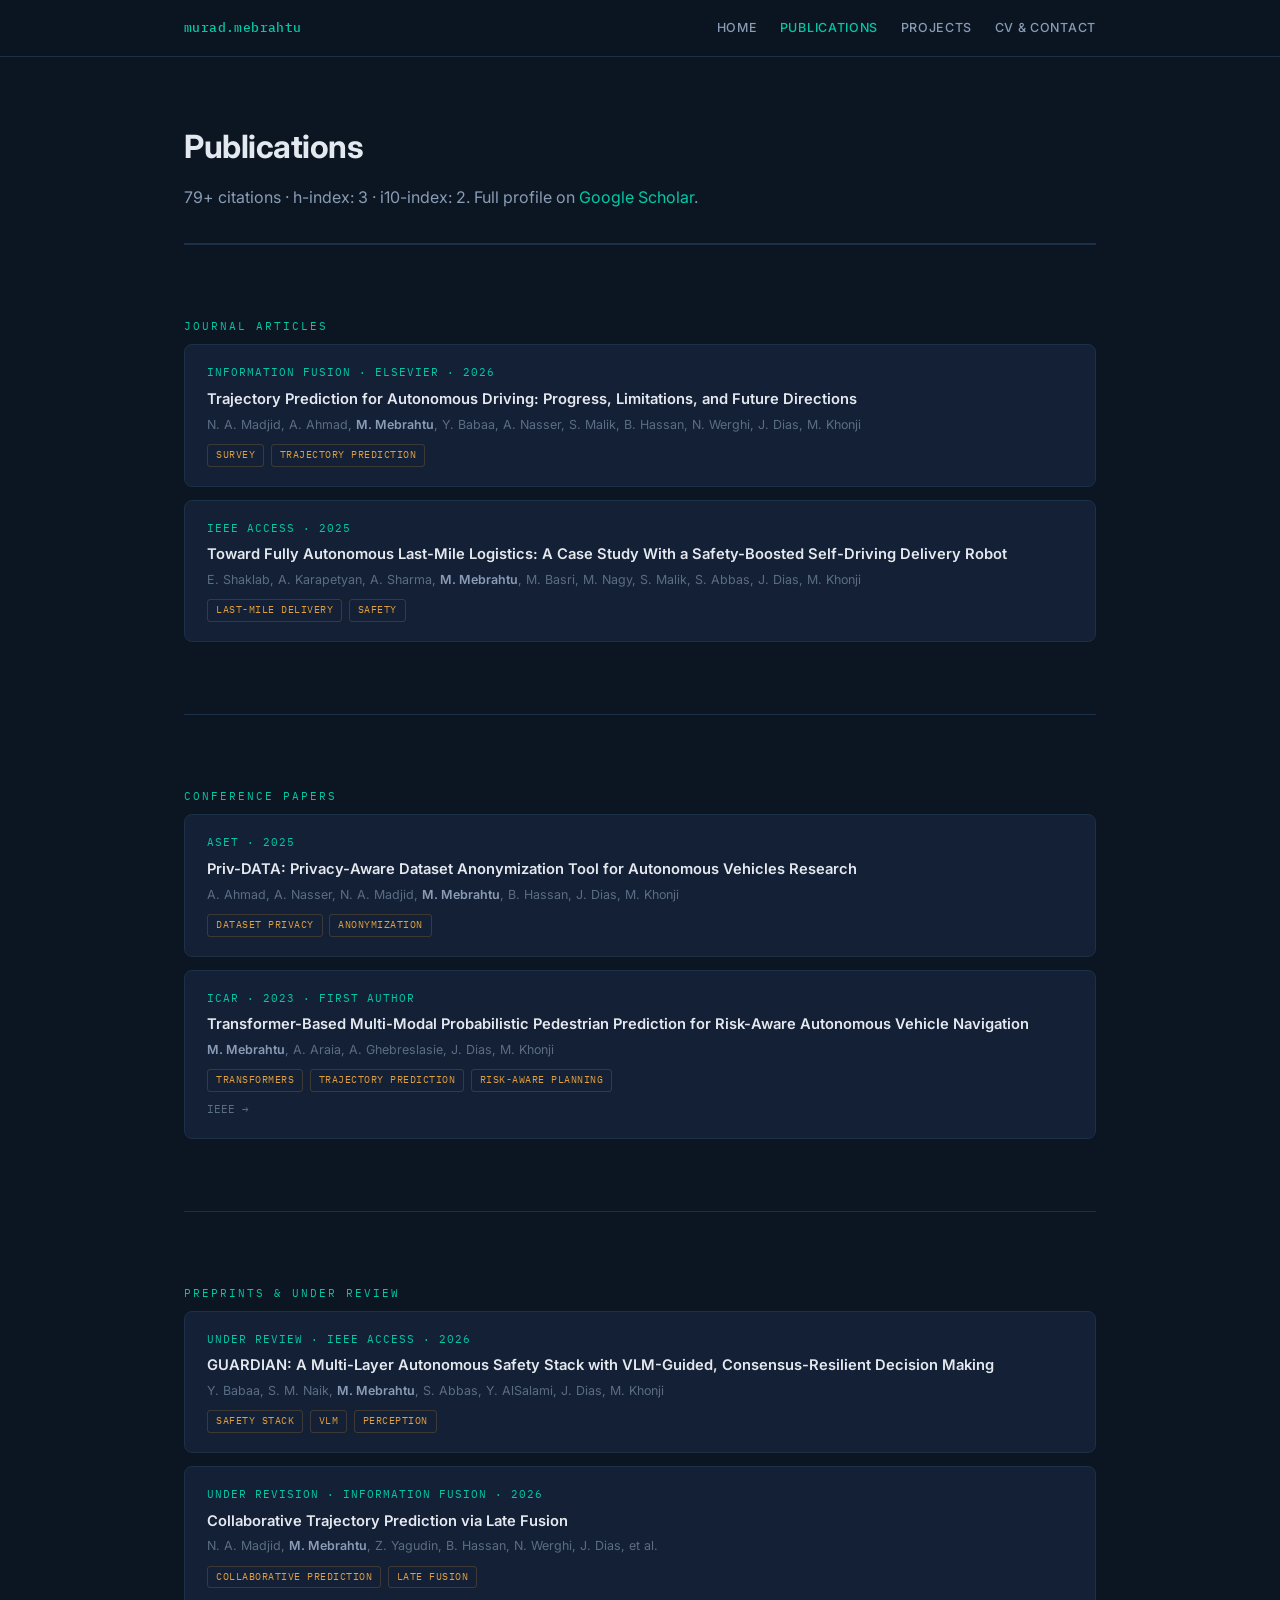
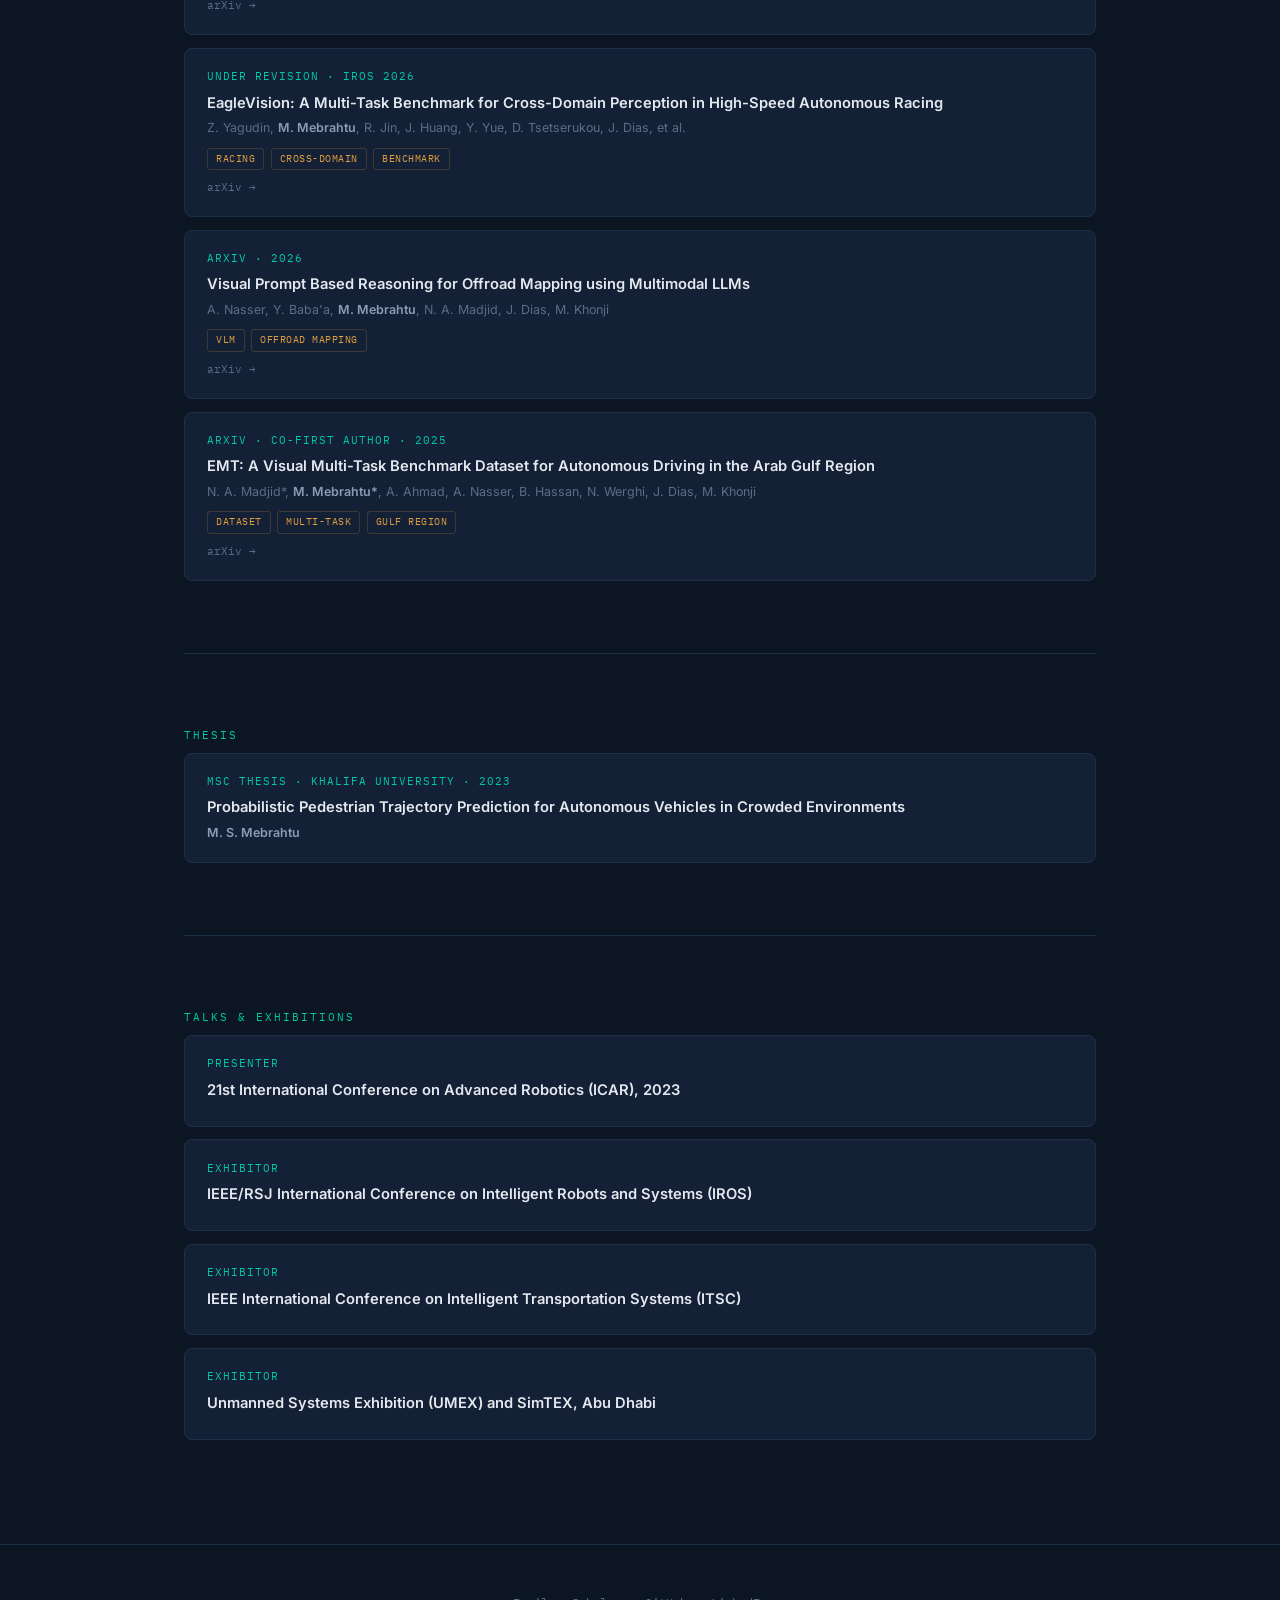
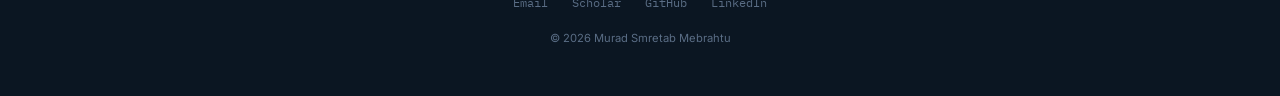
==== site/publications.html @ e7c6064c "Add GitHub Pages deployment for profile site" ====
<!DOCTYPE html>
<html lang="en">
<head>
  <meta charset="UTF-8">
  <meta name="viewport" content="width=device-width, initial-scale=1.0">
  <title>Publications | Murad Mebrahtu</title>
  <link rel="stylesheet" href="style.css">
</head>
<body>

<nav class="nav">
  <div class="nav-inner">
    <a href="index.html" class="nav-logo">murad.mebrahtu</a>
    <button class="hamburger" onclick="document.querySelector('.nav-links').classList.toggle('open')" aria-label="Menu">&#9776;</button>
    <div class="nav-links">
      <a href="index.html">Home</a>
      <a href="publications.html" class="active">Publications</a>
      <a href="projects.html">Projects</a>
      <a href="cv.html">CV &amp; Contact</a>
    </div>
  </div>
</nav>

<div class="page">
  <div class="container">
    <div class="page-header">
      <h1>Publications</h1>
      <p>79+ citations &middot; h-index: 3 &middot; i10-index: 2. Full profile on <a href="https://scholar.google.com/citations?user=pHrzj5kAAAAJ&hl=en" target="_blank">Google Scholar</a>.</p>
    </div>
  </div>

  <!-- JOURNAL -->
  <div class="container">
    <section class="sec">
      <div class="sec-label">Journal Articles</div>
      <div class="pub-list">

        <div class="pub-card">
          <div class="pub-venue">Information Fusion &middot; Elsevier &middot; 2026</div>
          <div class="pub-title">Trajectory Prediction for Autonomous Driving: Progress, Limitations, and Future Directions</div>
          <div class="pub-authors">N. A. Madjid, A. Ahmad, <strong>M. Mebrahtu</strong>, Y. Babaa, A. Nasser, S. Malik, B. Hassan, N. Werghi, J. Dias, M. Khonji</div>
          <div class="tags"><span class="tag">Survey</span><span class="tag">Trajectory Prediction</span></div>
        </div>

        <div class="pub-card">
          <div class="pub-venue">IEEE Access &middot; 2025</div>
          <div class="pub-title">Toward Fully Autonomous Last-Mile Logistics: A Case Study With a Safety-Boosted Self-Driving Delivery Robot</div>
          <div class="pub-authors">E. Shaklab, A. Karapetyan, A. Sharma, <strong>M. Mebrahtu</strong>, M. Basri, M. Nagy, S. Malik, S. Abbas, J. Dias, M. Khonji</div>
          <div class="tags"><span class="tag">Last-Mile Delivery</span><span class="tag">Safety</span></div>
        </div>

      </div>
    </section>
  </div>

  <!-- CONFERENCE -->
  <div class="container">
    <section class="sec">
      <div class="sec-label">Conference Papers</div>
      <div class="pub-list">

        <div class="pub-card">
          <div class="pub-venue">ASET &middot; 2025</div>
          <div class="pub-title">Priv-DATA: Privacy-Aware Dataset Anonymization Tool for Autonomous Vehicles Research</div>
          <div class="pub-authors">A. Ahmad, A. Nasser, N. A. Madjid, <strong>M. Mebrahtu</strong>, B. Hassan, J. Dias, M. Khonji</div>
          <div class="tags"><span class="tag">Dataset Privacy</span><span class="tag">Anonymization</span></div>
        </div>

        <div class="pub-card">
          <div class="pub-venue">ICAR &middot; 2023 &middot; First Author</div>
          <div class="pub-title">Transformer-Based Multi-Modal Probabilistic Pedestrian Prediction for Risk-Aware Autonomous Vehicle Navigation</div>
          <div class="pub-authors"><strong>M. Mebrahtu</strong>, A. Araia, A. Ghebreslasie, J. Dias, M. Khonji</div>
          <div class="tags"><span class="tag">Transformers</span><span class="tag">Trajectory Prediction</span><span class="tag">Risk-Aware Planning</span></div>
          <div class="pub-links">
            <a href="https://ieeexplore.ieee.org/document/10309469" target="_blank">IEEE &rarr;</a>
          </div>
        </div>

      </div>
    </section>
  </div>

  <!-- PREPRINTS -->
  <div class="container">
    <section class="sec">
      <div class="sec-label">Preprints &amp; Under Review</div>
      <div class="pub-list">

        <div class="pub-card">
          <div class="pub-venue">Under Review &middot; IEEE Access &middot; 2026</div>
          <div class="pub-title">GUARDIAN: A Multi-Layer Autonomous Safety Stack with VLM-Guided, Consensus-Resilient Decision Making</div>
          <div class="pub-authors">Y. Babaa, S. M. Naik, <strong>M. Mebrahtu</strong>, S. Abbas, Y. AlSalami, J. Dias, M. Khonji</div>
          <div class="tags"><span class="tag">Safety Stack</span><span class="tag">VLM</span><span class="tag">Perception</span></div>
        </div>

        <div class="pub-card">
          <div class="pub-venue">Under Revision &middot; Information Fusion &middot; 2026</div>
          <div class="pub-title">Collaborative Trajectory Prediction via Late Fusion</div>
          <div class="pub-authors">N. A. Madjid, <strong>M. Mebrahtu</strong>, Z. Yagudin, B. Hassan, N. Werghi, J. Dias, et al.</div>
          <div class="tags"><span class="tag">Collaborative Prediction</span><span class="tag">Late Fusion</span></div>
          <div class="pub-links"><a href="https://arxiv.org/abs/2604.22973" target="_blank">arXiv &rarr;</a></div>
        </div>

        <div class="pub-card">
          <div class="pub-venue">Under Revision &middot; IROS 2026</div>
          <div class="pub-title">EagleVision: A Multi-Task Benchmark for Cross-Domain Perception in High-Speed Autonomous Racing</div>
          <div class="pub-authors">Z. Yagudin, <strong>M. Mebrahtu</strong>, R. Jin, J. Huang, Y. Yue, D. Tsetserukou, J. Dias, et al.</div>
          <div class="tags"><span class="tag">Racing</span><span class="tag">Cross-Domain</span><span class="tag">Benchmark</span></div>
          <div class="pub-links"><a href="https://arxiv.org/abs/2604.11400" target="_blank">arXiv &rarr;</a></div>
        </div>

        <div class="pub-card">
          <div class="pub-venue">arXiv &middot; 2026</div>
          <div class="pub-title">Visual Prompt Based Reasoning for Offroad Mapping using Multimodal LLMs</div>
          <div class="pub-authors">A. Nasser, Y. Baba'a, <strong>M. Mebrahtu</strong>, N. A. Madjid, J. Dias, M. Khonji</div>
          <div class="tags"><span class="tag">VLM</span><span class="tag">Offroad Mapping</span></div>
          <div class="pub-links"><a href="https://arxiv.org/abs/2604.04564" target="_blank">arXiv &rarr;</a></div>
        </div>

        <div class="pub-card">
          <div class="pub-venue">arXiv &middot; Co-First Author &middot; 2025</div>
          <div class="pub-title">EMT: A Visual Multi-Task Benchmark Dataset for Autonomous Driving in the Arab Gulf Region</div>
          <div class="pub-authors">N. A. Madjid*, <strong>M. Mebrahtu*</strong>, A. Ahmad, A. Nasser, B. Hassan, N. Werghi, J. Dias, M. Khonji</div>
          <div class="tags"><span class="tag">Dataset</span><span class="tag">Multi-Task</span><span class="tag">Gulf Region</span></div>
          <div class="pub-links"><a href="https://arxiv.org/abs/2502.19260" target="_blank">arXiv &rarr;</a></div>
        </div>

      </div>
    </section>
  </div>

  <!-- THESIS -->
  <div class="container">
    <section class="sec">
      <div class="sec-label">Thesis</div>
      <div class="pub-list">
        <div class="pub-card">
          <div class="pub-venue">MSc Thesis &middot; Khalifa University &middot; 2023</div>
          <div class="pub-title">Probabilistic Pedestrian Trajectory Prediction for Autonomous Vehicles in Crowded Environments</div>
          <div class="pub-authors"><strong>M. S. Mebrahtu</strong></div>
        </div>
      </div>
    </section>
  </div>

  <!-- PRESENTATIONS -->
  <div class="container">
    <section class="sec">
      <div class="sec-label">Talks &amp; Exhibitions</div>
      <div class="pub-list">
        <div class="pub-card">
          <div class="pub-venue">Presenter</div>
          <div class="pub-title">21st International Conference on Advanced Robotics (ICAR), 2023</div>
        </div>
        <div class="pub-card">
          <div class="pub-venue">Exhibitor</div>
          <div class="pub-title">IEEE/RSJ International Conference on Intelligent Robots and Systems (IROS)</div>
        </div>
        <div class="pub-card">
          <div class="pub-venue">Exhibitor</div>
          <div class="pub-title">IEEE International Conference on Intelligent Transportation Systems (ITSC)</div>
        </div>
        <div class="pub-card">
          <div class="pub-venue">Exhibitor</div>
          <div class="pub-title">Unmanned Systems Exhibition (UMEX) and SimTEX, Abu Dhabi</div>
        </div>
      </div>
    </section>
  </div>

</div>

<footer class="footer">
  <div class="footer-links">
    <a href="mailto:muradsmebrahtu@gmail.com">Email</a>
    <a href="https://scholar.google.com/citations?user=pHrzj5kAAAAJ&hl=en" target="_blank">Scholar</a>
    <a href="https://github.com/Murdism" target="_blank">GitHub</a>
    <a href="https://linkedin.com/in/muradmebrahtu" target="_blank">LinkedIn</a>
  </div>
  <div class="footer-copy">&copy; 2026 Murad Smretab Mebrahtu</div>
</footer>

</body>
</html>
---- site/style.css ----
/* ============================================
   Murad Mebrahtu — Personal Site
   Theme: Perception (dark + teal accent)
   ============================================ */

@import url('https://fonts.googleapis.com/css2?family=IBM+Plex+Mono:wght@400;500&family=Inter:wght@300;400;500;600;700&display=swap');

:root {
  --bg: #0b1622;
  --bg-alt: #0f1c2e;
  --bg-card: #142035;
  --bg-card-hover: #182840;
  --text: #e4e8ef;
  --text-2: #8a9bb5;
  --text-3: #5a6d85;
  --accent: #00c9a7;
  --accent-dim: rgba(0,201,167,0.08);
  --accent-glow: rgba(0,201,167,0.25);
  --gold: #e09f3e;
  --gold-dim: rgba(224,159,62,0.2);
  --border: #1c3048;
  --radius: 8px;
  --font: 'Inter', -apple-system, sans-serif;
  --mono: 'IBM Plex Mono', monospace;
  --max-w: 960px;
  --nav-h: 56px;
}

*, *::before, *::after { margin: 0; padding: 0; box-sizing: border-box; }
html { scroll-behavior: smooth; font-size: 16px; }
body {
  font-family: var(--font);
  background: var(--bg);
  color: var(--text);
  line-height: 1.7;
  -webkit-font-smoothing: antialiased;
}
::selection { background: var(--accent); color: var(--bg); }

a { color: var(--accent); text-decoration: none; transition: color 0.2s; }
a:hover { color: #33dfc0; }
img { max-width: 100%; display: block; }

/* ---------- NAV ---------- */
.nav {
  position: fixed; top: 0; width: 100%;
  background: rgba(11,22,34,0.92);
  backdrop-filter: blur(14px);
  border-bottom: 1px solid var(--border);
  z-index: 100;
}
.nav-inner {
  max-width: var(--max-w);
  margin: 0 auto;
  display: flex;
  justify-content: space-between;
  align-items: center;
  height: var(--nav-h);
  padding: 0 1.5rem;
}
.nav-logo {
  font-family: var(--mono);
  font-weight: 500;
  font-size: 0.82rem;
  color: var(--accent);
  letter-spacing: 0.4px;
}
.nav-links { display: flex; gap: 1.4rem; align-items: center; }
.nav-links a {
  font-size: 0.78rem;
  font-weight: 500;
  color: var(--text-2);
  text-transform: uppercase;
  letter-spacing: 0.7px;
  transition: color 0.2s;
  padding: 0.2rem 0;
}
.nav-links a:hover,
.nav-links a.active { color: var(--accent); }
.nav-links .cv-btn {
  border: 1px solid var(--accent);
  color: var(--accent);
  padding: 0.35rem 0.9rem;
  border-radius: 4px;
  font-size: 0.72rem;
  transition: all 0.2s;
}
.nav-links .cv-btn:hover {
  background: var(--accent);
  color: var(--bg);
}
.hamburger {
  display: none; background: none; border: none;
  color: var(--text-2); font-size: 1.3rem; cursor: pointer;
}

/* ---------- PAGE WRAPPER ---------- */
.page { padding-top: var(--nav-h); min-height: 100vh; }
.container {
  max-width: var(--max-w);
  margin: 0 auto;
  padding: 0 1.5rem;
}

/* ---------- HERO ---------- */
.hero {
  padding: 7rem 0 5rem;
  position: relative;
}
.hero::before {
  content: '';
  position: absolute; top: 0; left: 0; right: 0; bottom: 0;
  background:
    radial-gradient(1.5px 1.5px at 15% 25%, var(--accent-glow), transparent),
    radial-gradient(1px 1px at 75% 15%, var(--accent-glow), transparent),
    radial-gradient(1px 1px at 35% 65%, var(--accent-glow), transparent),
    radial-gradient(1.5px 1.5px at 85% 55%, var(--accent-glow), transparent),
    radial-gradient(1px 1px at 55% 85%, var(--accent-glow), transparent),
    radial-gradient(1px 1px at 5% 75%, var(--accent-glow), transparent);
  opacity: 0.4;
  pointer-events: none;
}
.hero-inner { position: relative; z-index: 1; }
.hero-eyebrow {
  font-family: var(--mono);
  font-size: 0.76rem;
  color: var(--accent);
  letter-spacing: 2px;
  text-transform: uppercase;
  margin-bottom: 1rem;
}
.hero h1 {
  font-size: 2.8rem;
  font-weight: 700;
  letter-spacing: -1px;
  line-height: 1.15;
  margin-bottom: 1.2rem;
}
.hero-desc {
  font-size: 1.1rem;
  color: var(--text-2);
  max-width: 600px;
  line-height: 1.75;
  margin-bottom: 2rem;
}
.hero-actions { display: flex; gap: 0.8rem; flex-wrap: wrap; }
.btn {
  font-family: var(--mono);
  font-size: 0.78rem;
  padding: 0.55rem 1.2rem;
  border-radius: 5px;
  letter-spacing: 0.3px;
  transition: all 0.2s;
  display: inline-flex;
  align-items: center;
  gap: 0.4rem;
  cursor: pointer;
  border: none;
}
.btn-primary {
  background: var(--accent);
  color: var(--bg);
  font-weight: 500;
}
.btn-primary:hover { background: #33dfc0; color: var(--bg); }
.btn-outline {
  background: transparent;
  color: var(--text-2);
  border: 1px solid var(--border);
}
.btn-outline:hover {
  border-color: var(--accent);
  color: var(--accent);
  background: var(--accent-dim);
}

/* ---------- SECTION ---------- */
.sec {
  padding: 4.5rem 0;
  border-top: 1px solid var(--border);
}
.sec-label {
  font-family: var(--mono);
  font-size: 0.7rem;
  color: var(--accent);
  text-transform: uppercase;
  letter-spacing: 2px;
  margin-bottom: 0.5rem;
}
.sec h2 {
  font-size: 1.65rem;
  font-weight: 700;
  letter-spacing: -0.3px;
  margin-bottom: 1.5rem;
}
.sec-intro {
  font-size: 1rem;
  color: var(--text-2);
  max-width: 680px;
  margin-bottom: 2rem;
  line-height: 1.75;
}

/* ---------- CARDS ---------- */
.card {
  background: var(--bg-card);
  border: 1px solid var(--border);
  border-radius: var(--radius);
  padding: 1.3rem 1.5rem;
  transition: border-color 0.2s, transform 0.2s;
}
.card:hover {
  border-color: var(--accent);
  transform: translateY(-1px);
}
.card-eyebrow {
  font-family: var(--mono);
  font-size: 0.66rem;
  color: var(--accent);
  text-transform: uppercase;
  letter-spacing: 1px;
  margin-bottom: 0.4rem;
}
.card h3 {
  font-size: 0.95rem;
  font-weight: 600;
  margin-bottom: 0.4rem;
  line-height: 1.5;
}
.card p {
  font-size: 0.85rem;
  color: var(--text-2);
  line-height: 1.6;
}

/* ---------- TAGS ---------- */
.tags { display: flex; gap: 0.4rem; flex-wrap: wrap; margin-top: 0.6rem; }
.tag {
  font-family: var(--mono);
  font-size: 0.62rem;
  color: var(--gold);
  border: 1px solid var(--gold-dim);
  padding: 0.12rem 0.5rem;
  border-radius: 3px;
  text-transform: uppercase;
  letter-spacing: 0.5px;
}

/* ---------- HIGHLIGHT GRID (home page) ---------- */
.highlights {
  display: grid;
  grid-template-columns: repeat(3, 1fr);
  gap: 1rem;
}
.highlight-card {
  background: var(--bg-card);
  border: 1px solid var(--border);
  border-radius: var(--radius);
  padding: 1.5rem;
  transition: border-color 0.2s;
}
.highlight-card:hover { border-color: var(--accent); }
.highlight-num {
  font-family: var(--mono);
  font-size: 1.8rem;
  font-weight: 700;
  color: var(--accent);
}
.highlight-label {
  font-size: 0.72rem;
  color: var(--text-3);
  text-transform: uppercase;
  letter-spacing: 1px;
  margin-top: 0.2rem;
}

/* ---------- PUB LIST ---------- */
.pub-list { display: flex; flex-direction: column; gap: 0.8rem; }
.pub-card {
  background: var(--bg-card);
  border: 1px solid var(--border);
  border-radius: var(--radius);
  padding: 1.2rem 1.4rem;
  transition: border-color 0.2s;
}
.pub-card:hover { border-color: var(--accent); }
.pub-venue {
  font-family: var(--mono);
  font-size: 0.66rem;
  color: var(--accent);
  text-transform: uppercase;
  letter-spacing: 1px;
  margin-bottom: 0.35rem;
}
.pub-title {
  font-weight: 600;
  font-size: 0.92rem;
  line-height: 1.5;
  margin-bottom: 0.35rem;
}
.pub-authors {
  font-size: 0.78rem;
  color: var(--text-3);
  line-height: 1.5;
}
.pub-authors strong { color: var(--text-2); font-weight: 600; }
.pub-links {
  margin-top: 0.5rem;
  display: flex; gap: 0.8rem;
}
.pub-links a {
  font-family: var(--mono);
  font-size: 0.68rem;
  color: var(--text-3);
}
.pub-links a:hover { color: var(--accent); }

/* ---------- PROJECT GRID ---------- */
.proj-grid {
  display: grid;
  grid-template-columns: repeat(2, 1fr);
  gap: 1.2rem;
}
.proj-card {
  background: var(--bg-card);
  border: 1px solid var(--border);
  border-radius: var(--radius);
  overflow: hidden;
  transition: border-color 0.2s, transform 0.2s;
}
.proj-card:hover {
  border-color: var(--accent);
  transform: translateY(-2px);
}
.proj-card.wide { grid-column: 1 / -1; }
.proj-body { padding: 1.3rem 1.4rem; }
.proj-year {
  font-family: var(--mono);
  font-size: 0.66rem;
  color: var(--accent);
  letter-spacing: 1px;
  margin-bottom: 0.3rem;
}
.proj-card h3 {
  font-size: 1rem;
  font-weight: 600;
  margin-bottom: 0.5rem;
}
.proj-card p {
  font-size: 0.85rem;
  color: var(--text-2);
  line-height: 1.6;
}
.proj-links {
  margin-top: 0.7rem;
  display: flex; gap: 0.8rem;
}
.proj-links a {
  font-family: var(--mono);
  font-size: 0.7rem;
  color: var(--text-3);
}
.proj-links a:hover { color: var(--accent); }

/* ---------- VIDEO ---------- */
.video-wrap {
  position: relative;
  padding-bottom: 56.25%;
  height: 0;
  overflow: hidden;
  border-radius: var(--radius);
  border: 1px solid var(--border);
}
.video-wrap iframe {
  position: absolute;
  top: 0; left: 0;
  width: 100%; height: 100%;
  border: 0;
}

/* ---------- TIMELINE (experience) ---------- */
.timeline-entry {
  border-left: 2px solid var(--border);
  padding-left: 1.5rem;
  margin-bottom: 2.5rem;
  position: relative;
}
.timeline-entry::before {
  content: '';
  width: 8px; height: 8px;
  background: var(--accent);
  border-radius: 50%;
  position: absolute;
  left: -5px; top: 6px;
}
.tl-header {
  display: flex; justify-content: space-between;
  align-items: baseline; flex-wrap: wrap; gap: 0.5rem;
  margin-bottom: 0.2rem;
}
.tl-title { font-weight: 600; font-size: 1.02rem; }
.tl-date {
  font-family: var(--mono);
  font-size: 0.73rem;
  color: var(--text-3);
}
.tl-org {
  color: var(--accent);
  font-size: 0.88rem;
  margin-bottom: 0.5rem;
}
.tl-bullets { list-style: none; padding: 0; }
.tl-bullets li {
  font-size: 0.87rem;
  color: var(--text-2);
  padding: 0.2rem 0 0.2rem 1rem;
  position: relative;
  line-height: 1.6;
}
.tl-bullets li::before {
  content: '\2014';
  position: absolute;
  left: 0;
  color: var(--text-3);
}

/* ---------- AWARD ROW ---------- */
.award-row {
  display: flex;
  align-items: baseline;
  gap: 1rem;
  padding: 0.75rem 0;
  border-bottom: 1px solid var(--border);
}
.award-row:last-child { border-bottom: none; }
.award-yr {
  font-family: var(--mono);
  font-size: 0.73rem;
  color: var(--text-3);
  min-width: 50px;
}
.award-text { font-size: 0.88rem; color: var(--text-2); }
.award-text strong { color: var(--text); font-weight: 600; }
.award-prize {
  font-family: var(--mono);
  font-size: 0.73rem;
  color: var(--gold);
}

/* ---------- EDUCATION ---------- */
.edu-block { margin-bottom: 1.8rem; }
.edu-degree { font-weight: 600; font-size: 1.02rem; }
.edu-school { color: var(--accent); font-size: 0.88rem; }
.edu-meta { font-size: 0.82rem; color: var(--text-3); margin-top: 0.2rem; }
.edu-detail { font-size: 0.82rem; color: var(--text-2); margin-top: 0.15rem; }

/* ---------- SKILLS ---------- */
.skills-grid {
  display: grid;
  grid-template-columns: repeat(2, 1fr);
  gap: 1.3rem;
}
.skill-group h3 {
  font-size: 0.82rem;
  font-weight: 600;
  margin-bottom: 0.5rem;
}
.skill-tags { display: flex; flex-wrap: wrap; gap: 0.35rem; }
.skill-tag {
  font-family: var(--mono);
  font-size: 0.68rem;
  background: var(--bg-card);
  border: 1px solid var(--border);
  color: var(--text-2);
  padding: 0.22rem 0.55rem;
  border-radius: 4px;
}

/* ---------- PAGE HEADER ---------- */
.page-header {
  padding: 4rem 0 2rem;
  border-bottom: 1px solid var(--border);
}
.page-header h1 {
  font-size: 2rem;
  font-weight: 700;
  letter-spacing: -0.5px;
}
.page-header p {
  font-size: 1rem;
  color: var(--text-2);
  margin-top: 0.6rem;
  max-width: 600px;
  line-height: 1.7;
}

/* ---------- FOOTER ---------- */
.footer {
  text-align: center;
  padding: 3rem 1.5rem;
  border-top: 1px solid var(--border);
  margin-top: 2rem;
}
.footer-links {
  display: flex;
  justify-content: center;
  gap: 1.5rem;
  margin-bottom: 1rem;
}
.footer-links a {
  font-family: var(--mono);
  font-size: 0.75rem;
  color: var(--text-3);
}
.footer-links a:hover { color: var(--accent); }
.footer-copy { font-size: 0.7rem; color: var(--text-3); }

/* ---------- RESPONSIVE ---------- */
@media (max-width: 768px) {
  .hero h1 { font-size: 2rem; }
  .highlights { grid-template-columns: repeat(2, 1fr); }
  .proj-grid { grid-template-columns: 1fr; }
  .skills-grid { grid-template-columns: 1fr; }
  .tl-header { flex-direction: column; }
  .nav-links { display: none; }
  .hamburger { display: block; }
  .nav-links.open {
    display: flex;
    flex-direction: column;
    position: absolute;
    top: var(--nav-h);
    left: 0; right: 0;
    background: rgba(11,22,34,0.98);
    padding: 1rem 1.5rem;
    border-bottom: 1px solid var(--border);
    gap: 0.8rem;
  }
  .page-header h1 { font-size: 1.6rem; }
}

@media (prefers-reduced-motion: reduce) {
  * { transition: none !important; }
}
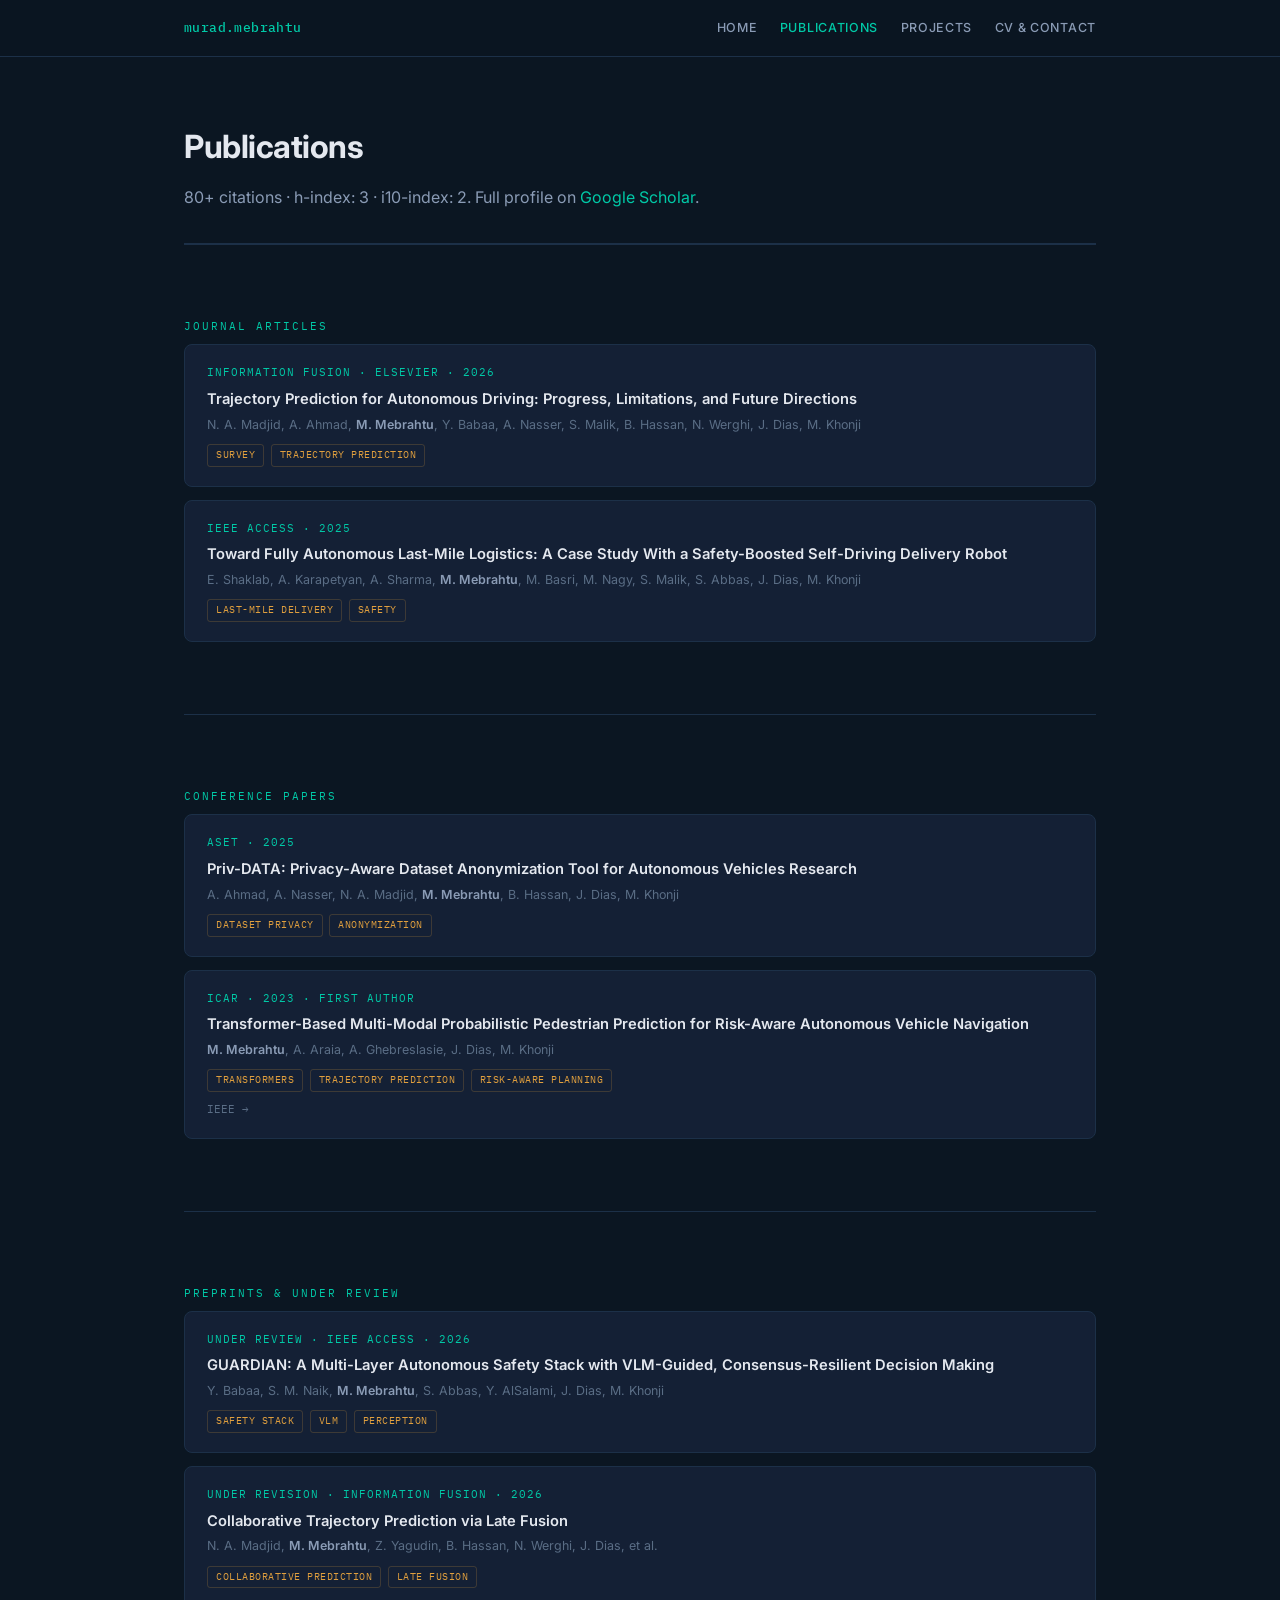
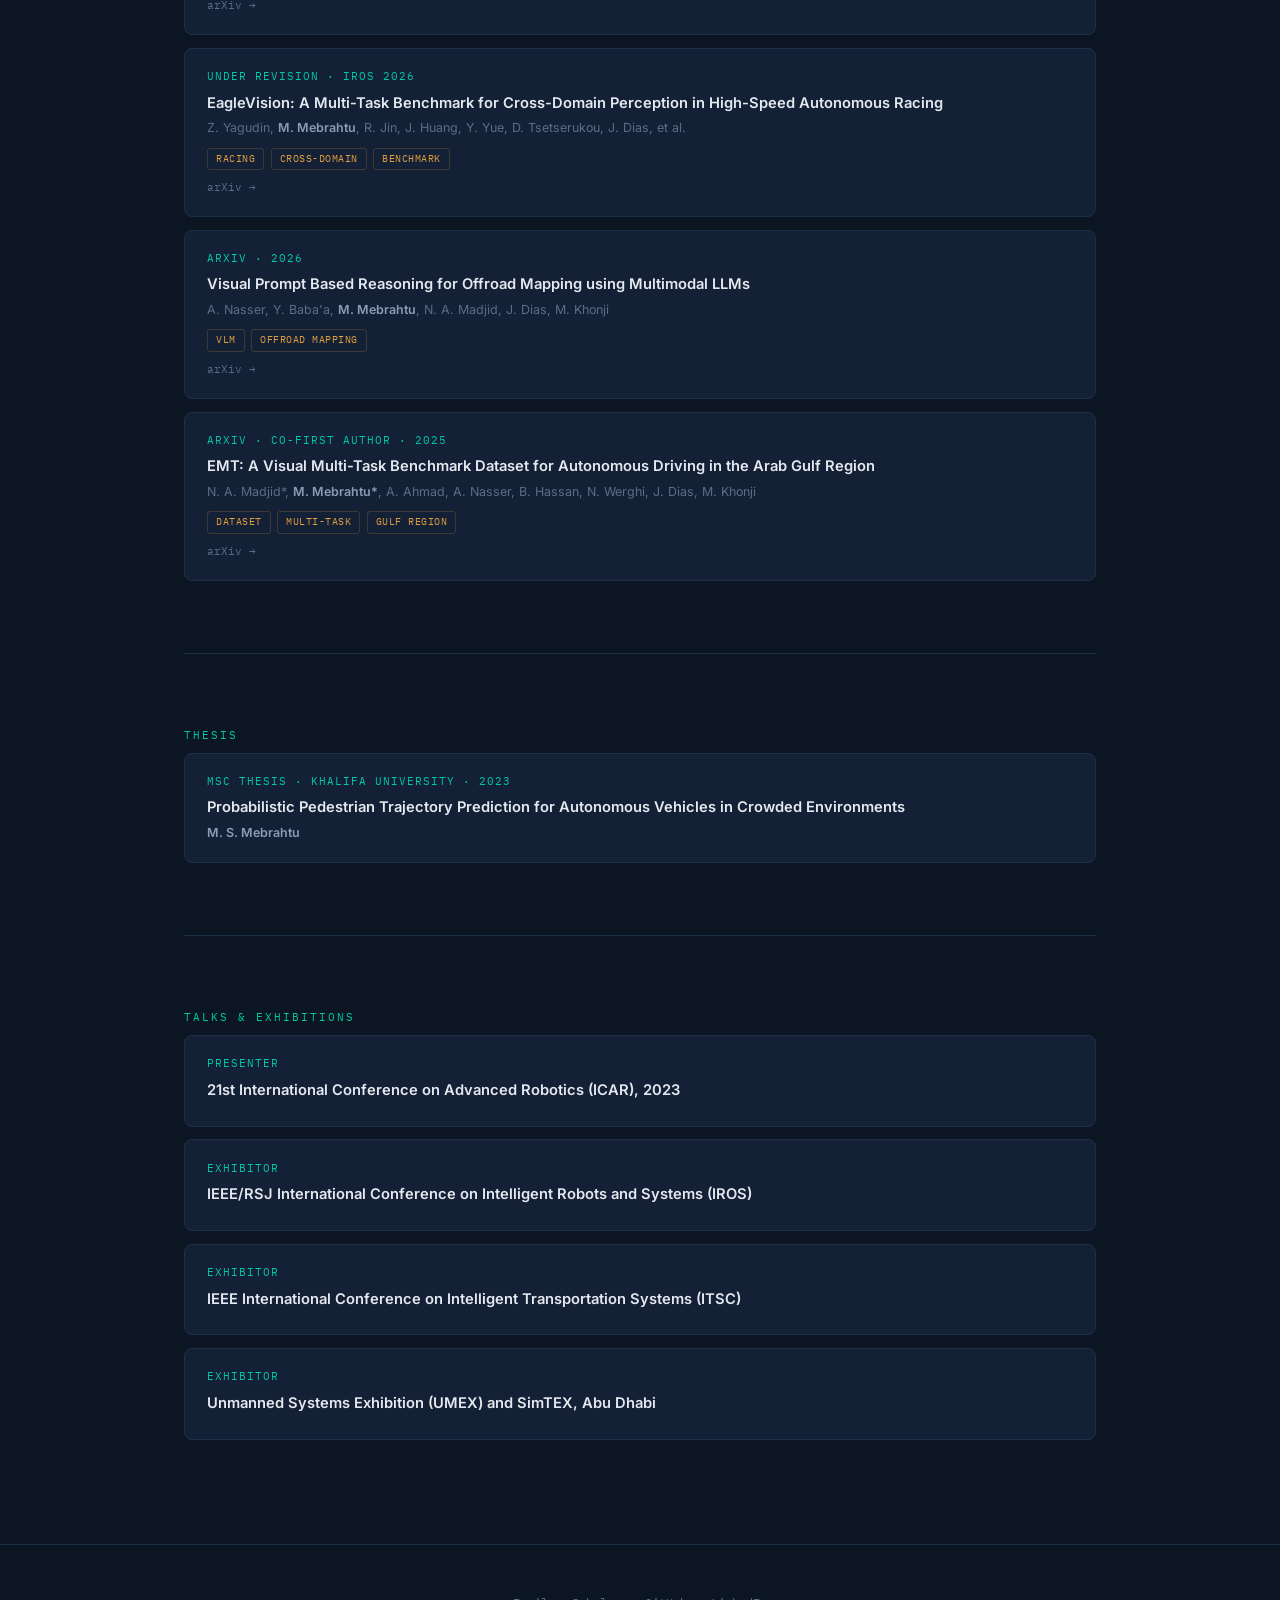
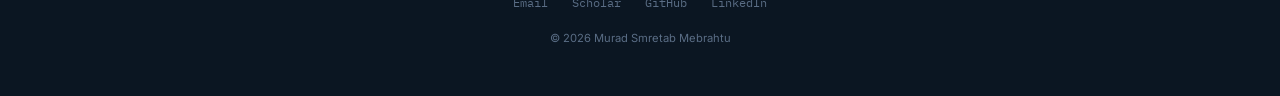
==== commit 628cf97d: "Add automatic Google Scholar citation updates" ====
--- a/site/publications.html
+++ b/site/publications.html
@@ -25,7 +25,7 @@
   <div class="container">
     <div class="page-header">
       <h1>Publications</h1>
-      <p>79+ citations &middot; h-index: 3 &middot; i10-index: 2. Full profile on <a href="https://scholar.google.com/citations?user=pHrzj5kAAAAJ&hl=en" target="_blank">Google Scholar</a>.</p>
+      <p id="citation-summary">Loading citation stats…</p>
     </div>
   </div>
 
@@ -180,5 +180,22 @@
   <div class="footer-copy">&copy; 2026 Murad Smretab Mebrahtu</div>
 </footer>
 
+<script>
+(async function () {
+  const el = document.getElementById('citation-summary');
+  if (!el) return;
+  try {
+    const response = await fetch('data/citations.json?t=' + Date.now());
+    const data = await response.json();
+    if (data && typeof data.citations === 'number') {
+      el.innerHTML = `${data.citations}+ citations &middot; h-index: 3 &middot; i10-index: 2. Full profile on <a href="https://scholar.google.com/citations?user=pHrzj5kAAAAJ&hl=en" target="_blank">Google Scholar</a>.`;
+    }
+  } catch (error) {
+    console.warn('Unable to load citation summary', error);
+    el.textContent = 'Citation stats unavailable right now.';
+  }
+})();
+</script>
+
 </body>
 </html>
